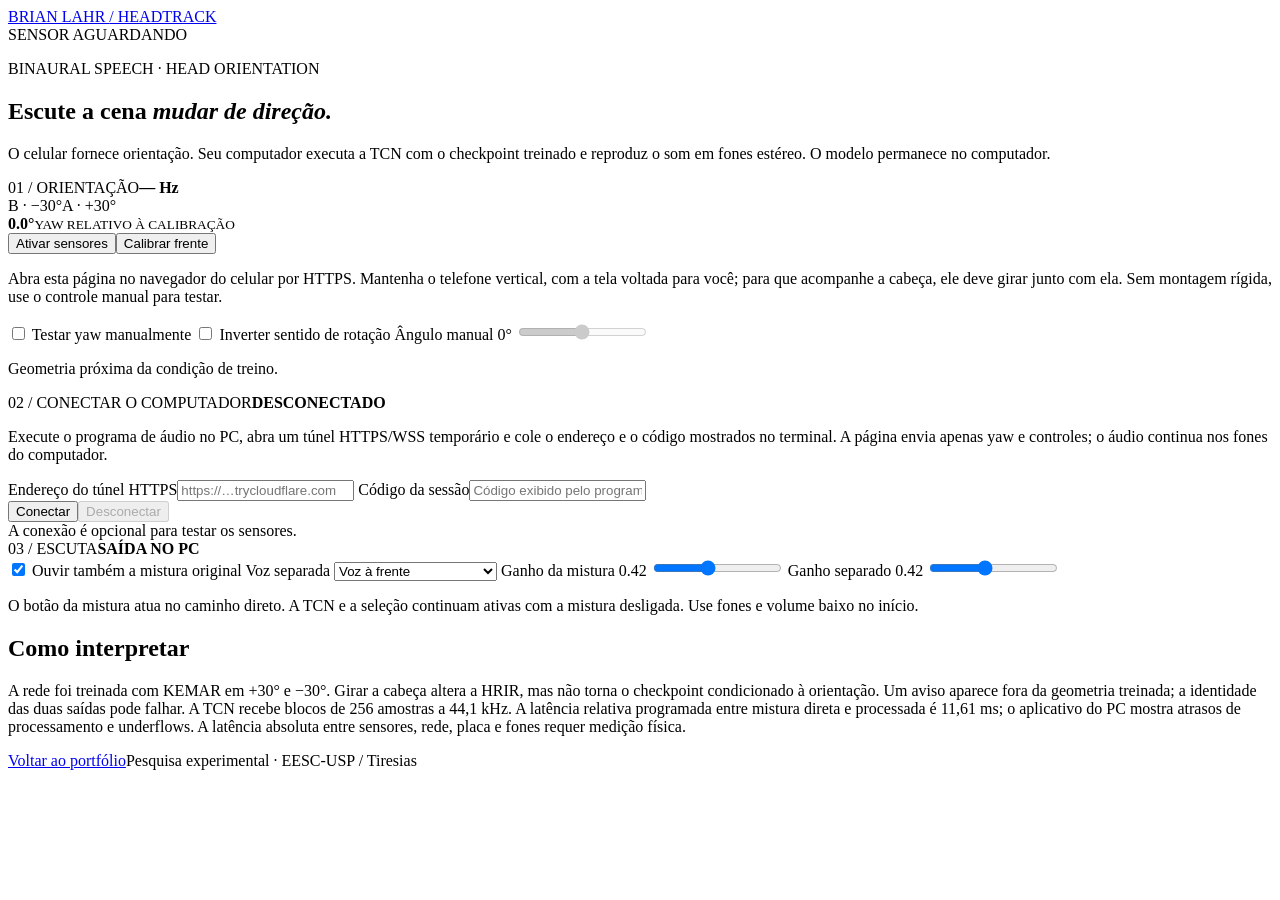
==== headtrack/index.html @ 5d2c15bc "Add head-tracked binaural controller page" ====
<!doctype html>
<html lang="pt-BR">
<head>
  <meta charset="utf-8">
  <meta name="viewport" content="width=device-width, initial-scale=1, viewport-fit=cover">
  <meta name="theme-color" content="#0a101a">
  <meta name="description" content="Controle de orientação da cabeça por sensores do celular para demonstração de separação binaural de fala.">
  <title>HeadTrack | Binaural Speech Lab</title>
  <link rel="stylesheet" href="./styles.css">
</head>
<body>
  <main class="shell">
    <header class="top">
      <a href="/" class="brand">BRIAN LAHR <span>/ HEADTRACK</span></a>
      <div class="pill" id="sensor-state">SENSOR AGUARDANDO</div>
    </header>
    <section class="hero">
      <p class="eyebrow">BINAURAL SPEECH · HEAD ORIENTATION</p>
      <h1>Escute a cena <em>mudar de direção.</em></h1>
      <p>O celular fornece orientação. Seu computador executa a TCN com o checkpoint treinado e reproduz o som em fones estéreo. O modelo permanece no computador.</p>
    </section>
    <section class="grid">
      <article class="panel orientation">
        <div class="section-head"><span>01 / ORIENTAÇÃO</span><strong id="sensor-rate">— Hz</strong></div>
        <div class="dial"><div class="dial-grid"></div><div class="dial-needle" id="needle"></div><span class="left">B · −30°</span><span class="right">A · +30°</span><div class="readout"><strong id="yaw-value">0.0°</strong><small>YAW RELATIVO À CALIBRAÇÃO</small></div></div>
        <div class="button-row"><button id="sensor-button" class="primary">Ativar sensores</button><button id="zero-button">Calibrar frente</button></div>
        <p class="help" id="sensor-help">Abra esta página no navegador do celular por HTTPS. Mantenha o telefone vertical, com a tela voltada para você; para que acompanhe a cabeça, ele deve girar junto com ela. Sem montagem rígida, use o controle manual para testar.</p>
        <label class="inline"><input type="checkbox" id="manual-mode"> Testar yaw manualmente</label>
        <label class="inline"><input type="checkbox" id="invert"> Inverter sentido de rotação</label>
        <label class="range-label" for="manual-yaw">Ângulo manual <output id="manual-value">0°</output></label>
        <input type="range" id="manual-yaw" min="-120" max="120" step="1" value="0" disabled>
        <p class="warn" id="geometry-warning">Geometria próxima da condição de treino.</p>
      </article>
      <article class="panel connection">
        <div class="section-head"><span>02 / CONECTAR O COMPUTADOR</span><strong id="bridge-state">DESCONECTADO</strong></div>
        <p>Execute o programa de áudio no PC, abra um túnel HTTPS/WSS temporário e cole o endereço e o código mostrados no terminal. A página envia apenas yaw e controles; o áudio continua nos fones do computador.</p>
        <label>Endereço do túnel HTTPS<input id="endpoint" type="url" inputmode="url" autocomplete="off" placeholder="https://…trycloudflare.com"></label>
        <label>Código da sessão<input id="session-token" type="password" autocomplete="off" placeholder="Código exibido pelo programa no PC"></label>
        <div class="button-row"><button id="connect" class="primary">Conectar</button><button id="disconnect" disabled>Desconectar</button></div>
        <div class="telemetry" id="telemetry">A conexão é opcional para testar os sensores.</div>
      </article>
      <article class="panel audio">
        <div class="section-head"><span>03 / ESCUTA</span><strong>SAÍDA NO PC</strong></div>
        <label class="inline emphasis"><input type="checkbox" id="raw-on" checked> Ouvir também a mistura original</label>
        <label for="target">Voz separada</label>
        <select id="target"><option value="0">Voz à frente</option><option value="1">Fonte A (+30° no início)</option><option value="2">Fonte B (−30° no início)</option></select>
        <label class="range-label" for="dry-gain">Ganho da mistura <output id="dry-value">0.42</output></label>
        <input type="range" id="dry-gain" min="0" max="1" step="0.01" value="0.42">
        <label class="range-label" for="wet-gain">Ganho separado <output id="wet-value">0.42</output></label>
        <input type="range" id="wet-gain" min="0" max="1" step="0.01" value="0.42">
        <p class="help">O botão da mistura atua no caminho direto. A TCN e a seleção continuam ativas com a mistura desligada. Use fones e volume baixo no início.</p>
      </article>
    </section>
    <section class="notes"><h2>Como interpretar</h2><p>A rede foi treinada com KEMAR em +30° e −30°. Girar a cabeça altera a HRIR, mas não torna o checkpoint condicionado à orientação. Um aviso aparece fora da geometria treinada; a identidade das duas saídas pode falhar. A TCN recebe blocos de 256 amostras a 44,1 kHz. A latência relativa programada entre mistura direta e processada é 11,61 ms; o aplicativo do PC mostra atrasos de processamento e underflows. A latência absoluta entre sensores, rede, placa e fones requer medição física.</p></section>
    <footer><a href="/">Voltar ao portfólio</a><span>Pesquisa experimental · EESC-USP / Tiresias</span></footer>
  </main>
  <script type="module" src="./app.mjs"></script>
</body>
</html>
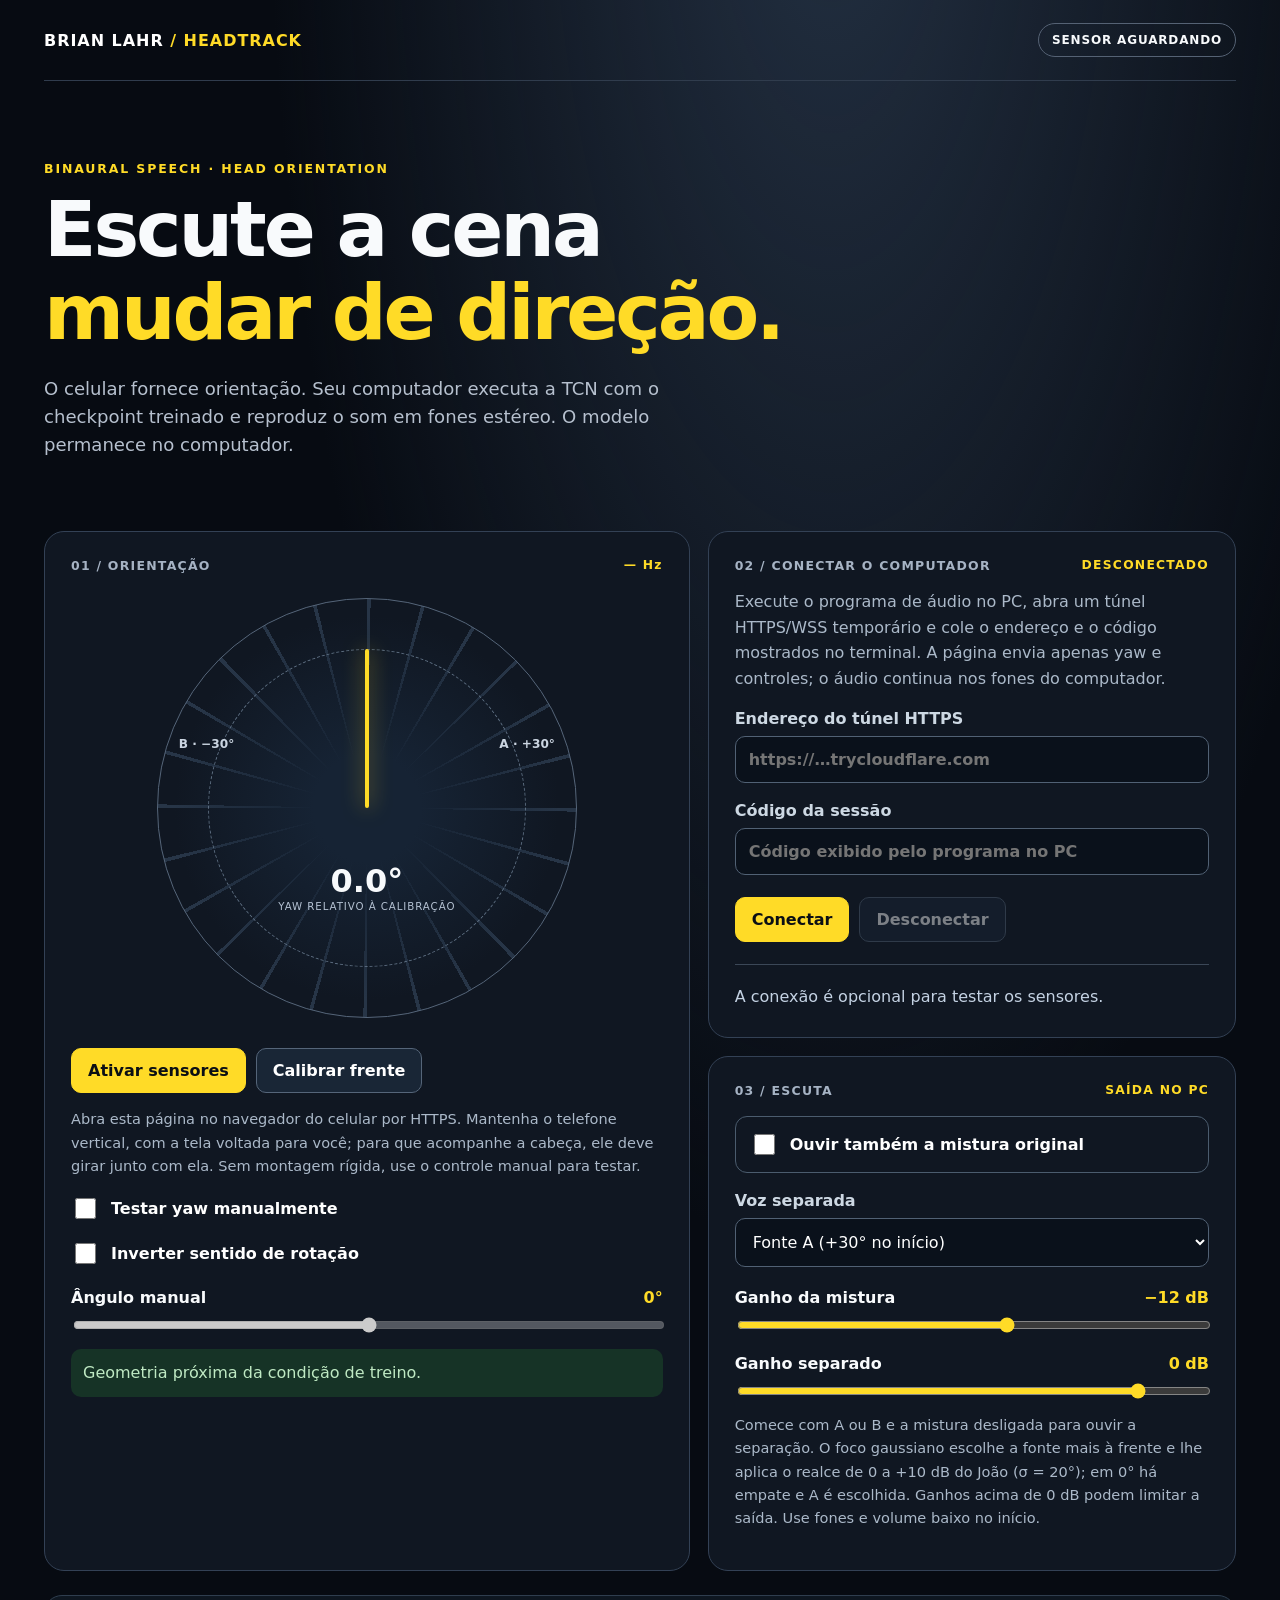
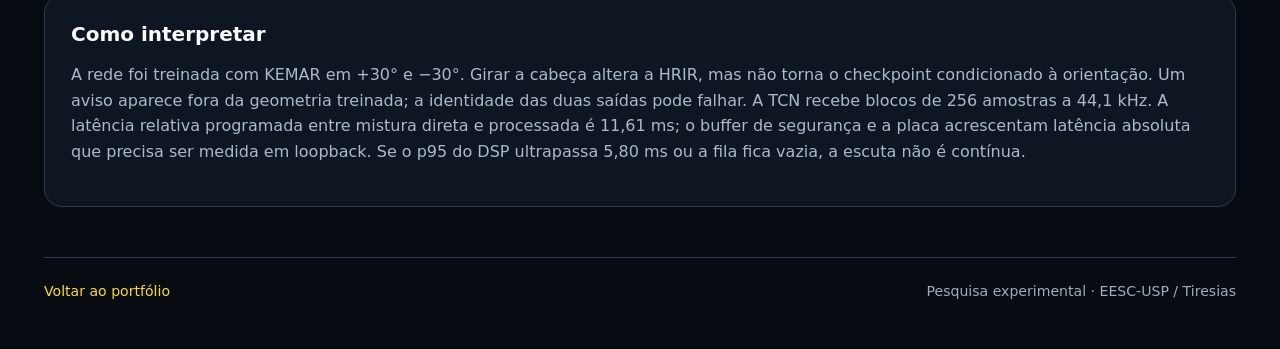
==== commit 790b1ca6: "fix(headtrack): improve audio diagnostics and dB controls" ====
--- a/headtrack/index.html
+++ b/headtrack/index.html
@@ -6,7 +6,7 @@
   <meta name="theme-color" content="#0a101a">
   <meta name="description" content="Controle de orientação da cabeça por sensores do celular para demonstração de separação binaural de fala.">
   <title>HeadTrack | Binaural Speech Lab</title>
-  <link rel="stylesheet" href="./styles.css">
+  <link rel="stylesheet" href="./styles.css?v=2">
 </head>
 <body>
   <main class="shell">
@@ -41,19 +41,19 @@
       </article>
       <article class="panel audio">
         <div class="section-head"><span>03 / ESCUTA</span><strong>SAÍDA NO PC</strong></div>
-        <label class="inline emphasis"><input type="checkbox" id="raw-on" checked> Ouvir também a mistura original</label>
+        <label class="inline emphasis"><input type="checkbox" id="raw-on"> Ouvir também a mistura original</label>
         <label for="target">Voz separada</label>
-        <select id="target"><option value="0">Voz à frente</option><option value="1">Fonte A (+30° no início)</option><option value="2">Fonte B (−30° no início)</option></select>
-        <label class="range-label" for="dry-gain">Ganho da mistura <output id="dry-value">0.42</output></label>
-        <input type="range" id="dry-gain" min="0" max="1" step="0.01" value="0.42">
-        <label class="range-label" for="wet-gain">Ganho separado <output id="wet-value">0.42</output></label>
-        <input type="range" id="wet-gain" min="0" max="1" step="0.01" value="0.42">
-        <p class="help">O botão da mistura atua no caminho direto. A TCN e a seleção continuam ativas com a mistura desligada. Use fones e volume baixo no início.</p>
+        <select id="target"><option value="0">Foco gaussiano (fonte mais à frente)</option><option value="1" selected>Fonte A (+30° no início)</option><option value="2">Fonte B (−30° no início)</option></select>
+        <label class="range-label" for="dry-gain">Ganho da mistura <output id="dry-value">−12 dB</output></label>
+        <input type="range" id="dry-gain" min="-36" max="6" step="1" value="-12">
+        <label class="range-label" for="wet-gain">Ganho separado <output id="wet-value">0 dB</output></label>
+        <input type="range" id="wet-gain" min="-36" max="6" step="1" value="0">
+        <p class="help">Comece com A ou B e a mistura desligada para ouvir a separação. O foco gaussiano escolhe a fonte mais à frente e lhe aplica o realce de 0 a +10 dB do João (σ = 20°); em 0° há empate e A é escolhida. Ganhos acima de 0 dB podem limitar a saída. Use fones e volume baixo no início.</p>
       </article>
     </section>
-    <section class="notes"><h2>Como interpretar</h2><p>A rede foi treinada com KEMAR em +30° e −30°. Girar a cabeça altera a HRIR, mas não torna o checkpoint condicionado à orientação. Um aviso aparece fora da geometria treinada; a identidade das duas saídas pode falhar. A TCN recebe blocos de 256 amostras a 44,1 kHz. A latência relativa programada entre mistura direta e processada é 11,61 ms; o aplicativo do PC mostra atrasos de processamento e underflows. A latência absoluta entre sensores, rede, placa e fones requer medição física.</p></section>
+    <section class="notes"><h2>Como interpretar</h2><p>A rede foi treinada com KEMAR em +30° e −30°. Girar a cabeça altera a HRIR, mas não torna o checkpoint condicionado à orientação. Um aviso aparece fora da geometria treinada; a identidade das duas saídas pode falhar. A TCN recebe blocos de 256 amostras a 44,1 kHz. A latência relativa programada entre mistura direta e processada é 11,61 ms; o buffer de segurança e a placa acrescentam latência absoluta que precisa ser medida em loopback. Se o p95 do DSP ultrapassa 5,80 ms ou a fila fica vazia, a escuta não é contínua.</p></section>
     <footer><a href="/">Voltar ao portfólio</a><span>Pesquisa experimental · EESC-USP / Tiresias</span></footer>
   </main>
-  <script type="module" src="./app.mjs"></script>
+  <script type="module" src="./app.mjs?v=2"></script>
 </body>
-</html>+</html>
--- a/headtrack/styles.css
+++ b/headtrack/styles.css
@@ -0,0 +1 @@
+:root{font-family:Inter,system-ui,-apple-system,Segoe UI,sans-serif;color:#f8fafc;background:#070b12;font-size:16px}*{box-sizing:border-box}body{margin:0;background:radial-gradient(ellipse at 65% -10%,#233042 0%,transparent 48%),#070b12}button,input,select{font:inherit}.shell{max-width:1240px;margin:auto;padding:0 24px}.top{display:flex;justify-content:space-between;align-items:center;gap:12px;padding:23px 0;border-bottom:1px solid #303c4d}.brand{color:#fff;text-decoration:none;font-weight:800;letter-spacing:.06em}.brand span{color:#ffdb27}.pill{border:1px solid #556274;border-radius:99px;padding:9px 13px;font-size:.75rem;font-weight:700;letter-spacing:.07em}.hero{padding:68px 0 54px;max-width:840px}.eyebrow{font-size:.78rem;font-weight:800;letter-spacing:.15em;color:#ffdb27}.hero h1{font-size:clamp(2.5rem,6vw,5rem);line-height:1.08;letter-spacing:-.04em;margin:12px 0 20px}.hero em{font-style:normal;color:#ffdb27}.hero p:last-child{max-width:650px;font-size:1.13rem;line-height:1.55;color:#b6c0ce}.grid{display:grid;grid-template-columns:1.1fr .9fr;gap:18px}.panel{background:#101722;border:1px solid #334155;border-radius:20px;padding:26px}.orientation{grid-row:span 2}.section-head{display:flex;align-items:center;justify-content:space-between;gap:10px;color:#a6b3c4;font-weight:700;font-size:.78rem;letter-spacing:.1em}.section-head strong{color:#ffdb27;font-size:.77rem}.dial{width:min(100%,420px);aspect-ratio:1;position:relative;margin:25px auto 30px;border:1px solid #556579;border-radius:50%;background:radial-gradient(circle at center,#162334 0 18%,transparent 65%),repeating-conic-gradient(from 0deg,#273547 0deg 1deg,transparent 1deg 15deg)}.dial-grid{position:absolute;inset:12%;border:1px dashed #5d6e81;border-radius:50%}.dial-needle{position:absolute;left:calc(50% - 2px);bottom:50%;height:38%;width:4px;background:#ffdb27;border-radius:9px;box-shadow:0 0 20px #ffdb2799;transform-origin:bottom center;transition:transform .07s linear}.dial .left,.dial .right{position:absolute;top:33%;font-size:.76rem;font-weight:800;color:#cbd5e1}.dial .left{left:5%}.dial .right{right:5%}.readout{position:absolute;left:50%;top:63%;transform:translateX(-50%);display:flex;align-items:center;flex-direction:column;white-space:nowrap}.readout strong{font-size:2rem}.readout small{font-size:.64rem;letter-spacing:.09em;color:#b5c2d3}.button-row{display:flex;gap:10px;flex-wrap:wrap}button{border:1px solid #556579;border-radius:10px;background:#192636;color:#fff;min-height:45px;padding:10px 16px;cursor:pointer;font-weight:700}button.primary{border-color:#ffdb27;background:#ffdb27;color:#0b0f14}button:hover:not(:disabled){filter:brightness(1.12)}button:disabled{opacity:.45;cursor:not-allowed}.help,.connection p,.notes p{line-height:1.6;color:#abb9c9}.help{font-size:.91rem}.warn{color:#bfe9c3;background:#163326;padding:12px;border-radius:10px;line-height:1.45}.warn.out{color:#ffe1a1;background:#3d2e18}.inline{display:flex;align-items:center;gap:12px;margin:18px 0;color:#fff;font-weight:600}.inline input{width:21px;height:21px;accent-color:#ffdb27}.emphasis{border:1px solid #4b5c6e;padding:14px;border-radius:12px}.range-label{display:flex;justify-content:space-between;gap:10px;margin:21px 0 10px;font-weight:700}.range-label output{color:#ffdb27}.panel>label:not(.inline):not(.range-label){display:block;margin-top:18px;font-weight:700;color:#cdd8e3}.panel input[type=url],.panel input[type=password],select{display:block;width:100%;padding:13px;margin:8px 0;background:#0a111b;color:#fff;border:1px solid #516174;border-radius:10px;min-height:46px}.panel input[type=range]{display:block;width:100%;accent-color:#ffdb27}.connection .button-row{margin:22px 0}.telemetry{border-top:1px solid #3b4757;padding-top:18px;color:#c4d2e3;line-height:1.7;white-space:pre-line}.notes{margin:24px 0 50px;padding:26px;border:1px solid #2f3e4f;border-radius:18px;background:#0e1721}.notes h2{margin:0;font-size:1.25rem}footer{border-top:1px solid #303c4d;padding:25px 0 50px;display:flex;justify-content:space-between;gap:12px;color:#9faebb;font-size:.88rem}footer a{color:#ffdb27;text-decoration:none}:focus-visible{outline:2px solid #ffdb27;outline-offset:2px}@media(max-width:780px){.grid{grid-template-columns:1fr}.orientation{grid-row:auto}.hero{padding:44px 0 30px}.panel{padding:20px}footer{flex-direction:column}}
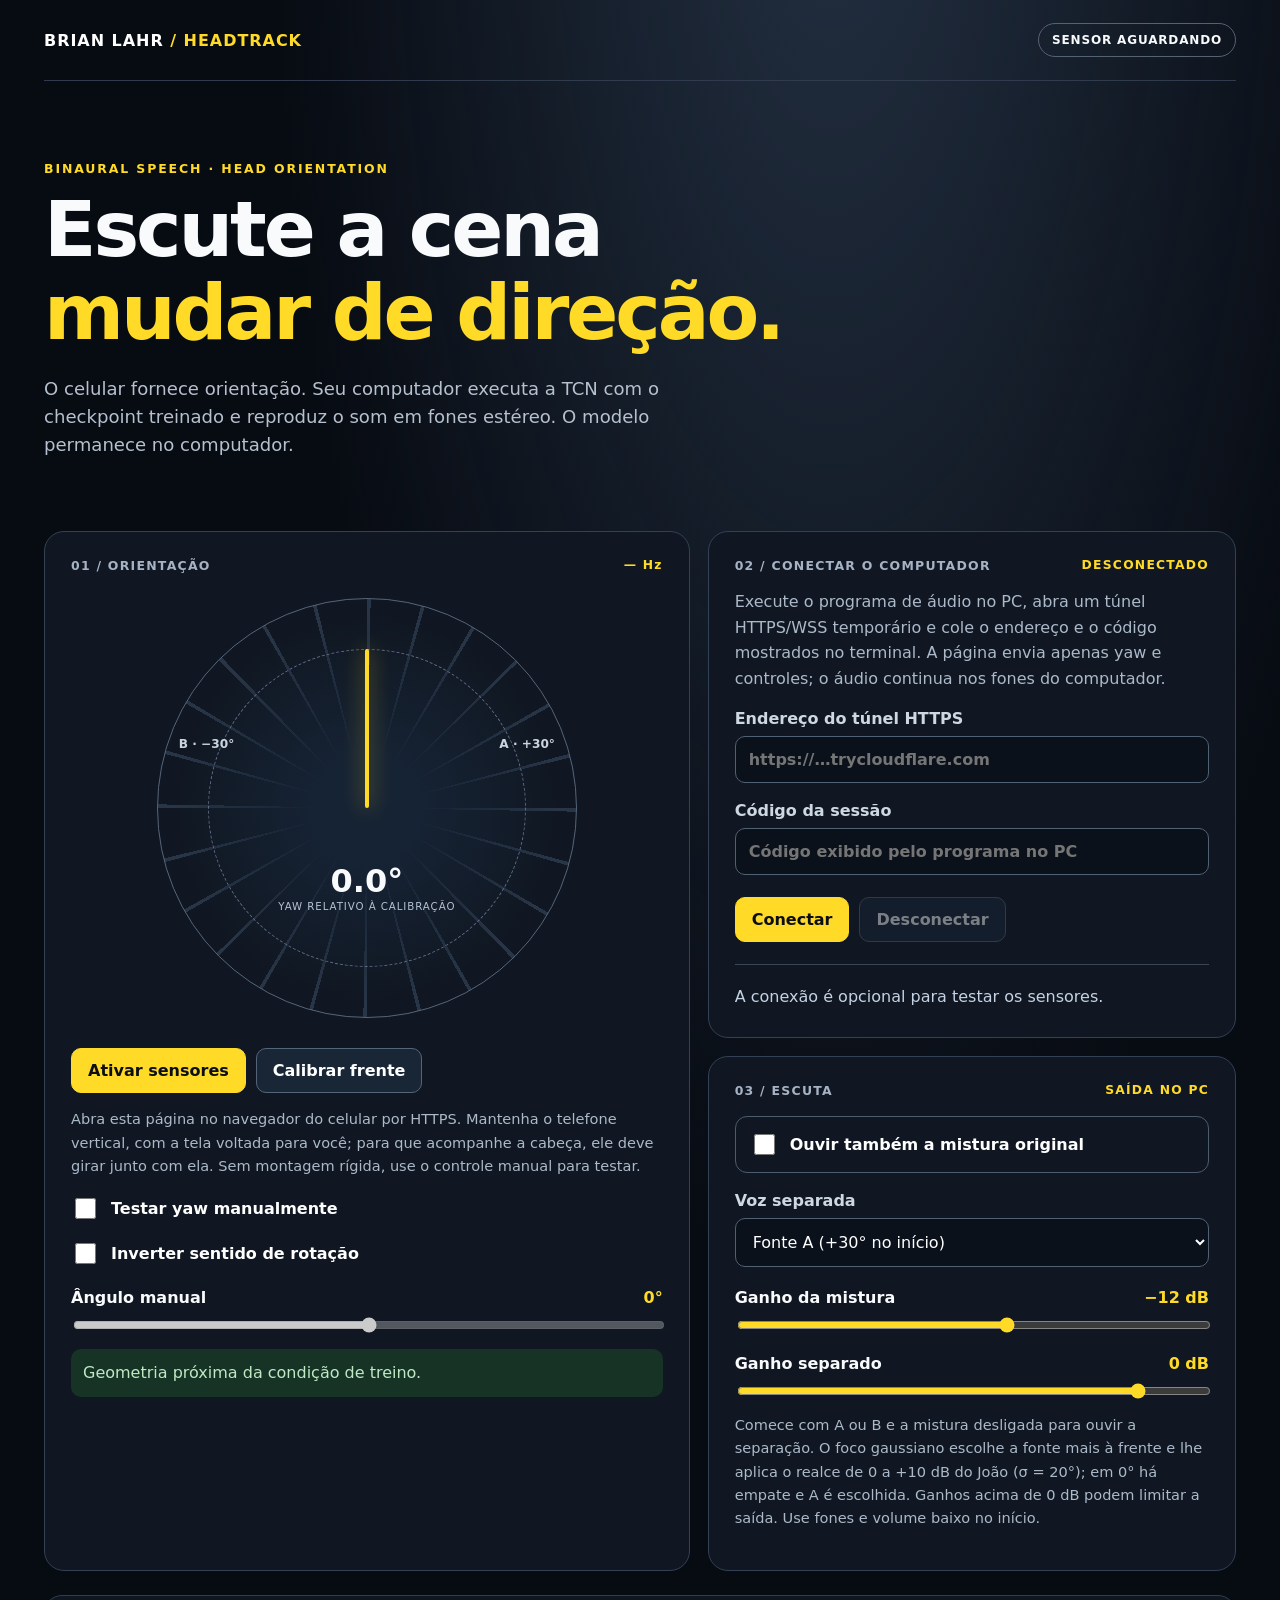
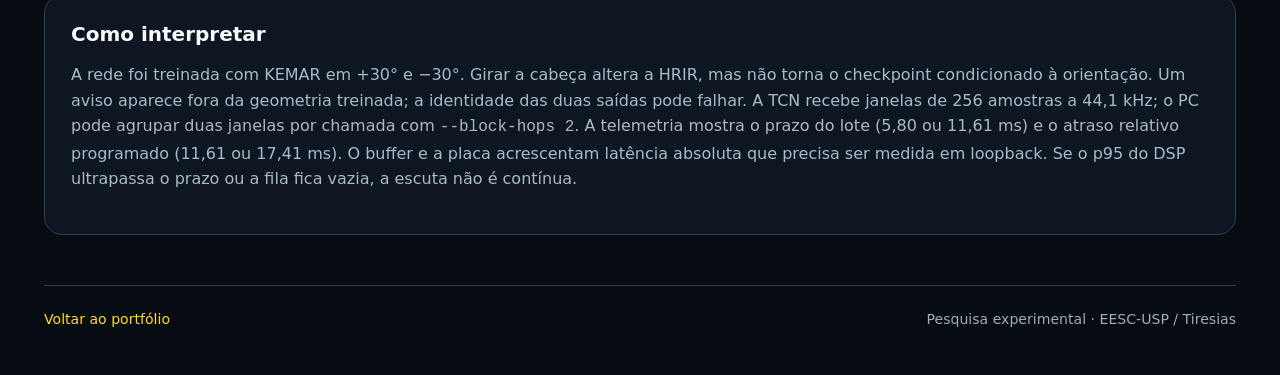
==== commit 2a049ed3: "HeadTrack: batch causal TCN inference over optional two hops" ====
--- a/headtrack/index.html
+++ b/headtrack/index.html
@@ -51,7 +51,7 @@
         <p class="help">Comece com A ou B e a mistura desligada para ouvir a separação. O foco gaussiano escolhe a fonte mais à frente e lhe aplica o realce de 0 a +10 dB do João (σ = 20°); em 0° há empate e A é escolhida. Ganhos acima de 0 dB podem limitar a saída. Use fones e volume baixo no início.</p>
       </article>
     </section>
-    <section class="notes"><h2>Como interpretar</h2><p>A rede foi treinada com KEMAR em +30° e −30°. Girar a cabeça altera a HRIR, mas não torna o checkpoint condicionado à orientação. Um aviso aparece fora da geometria treinada; a identidade das duas saídas pode falhar. A TCN recebe blocos de 256 amostras a 44,1 kHz. A latência relativa programada entre mistura direta e processada é 11,61 ms; o buffer de segurança e a placa acrescentam latência absoluta que precisa ser medida em loopback. Se o p95 do DSP ultrapassa 5,80 ms ou a fila fica vazia, a escuta não é contínua.</p></section>
+    <section class="notes"><h2>Como interpretar</h2><p>A rede foi treinada com KEMAR em +30° e −30°. Girar a cabeça altera a HRIR, mas não torna o checkpoint condicionado à orientação. Um aviso aparece fora da geometria treinada; a identidade das duas saídas pode falhar. A TCN recebe janelas de 256 amostras a 44,1 kHz; o PC pode agrupar duas janelas por chamada com <code>--block-hops 2</code>. A telemetria mostra o prazo do lote (5,80 ou 11,61 ms) e o atraso relativo programado (11,61 ou 17,41 ms). O buffer e a placa acrescentam latência absoluta que precisa ser medida em loopback. Se o p95 do DSP ultrapassa o prazo ou a fila fica vazia, a escuta não é contínua.</p></section>
     <footer><a href="/">Voltar ao portfólio</a><span>Pesquisa experimental · EESC-USP / Tiresias</span></footer>
   </main>
   <script type="module" src="./app.mjs?v=2"></script>
--- a/headtrack/styles.css
+++ b/headtrack/styles.css
@@ -1 +1 @@
-:root{font-family:Inter,system-ui,-apple-system,Segoe UI,sans-serif;color:#f8fafc;background:#070b12;font-size:16px}*{box-sizing:border-box}body{margin:0;background:radial-gradient(ellipse at 65% -10%,#233042 0%,transparent 48%),#070b12}button,input,select{font:inherit}.shell{max-width:1240px;margin:auto;padding:0 24px}.top{display:flex;justify-content:space-between;align-items:center;gap:12px;padding:23px 0;border-bottom:1px solid #303c4d}.brand{color:#fff;text-decoration:none;font-weight:800;letter-spacing:.06em}.brand span{color:#ffdb27}.pill{border:1px solid #556274;border-radius:99px;padding:9px 13px;font-size:.75rem;font-weight:700;letter-spacing:.07em}.hero{padding:68px 0 54px;max-width:840px}.eyebrow{font-size:.78rem;font-weight:800;letter-spacing:.15em;color:#ffdb27}.hero h1{font-size:clamp(2.5rem,6vw,5rem);line-height:1.08;letter-spacing:-.04em;margin:12px 0 20px}.hero em{font-style:normal;color:#ffdb27}.hero p:last-child{max-width:650px;font-size:1.13rem;line-height:1.55;color:#b6c0ce}.grid{display:grid;grid-template-columns:1.1fr .9fr;gap:18px}.panel{background:#101722;border:1px solid #334155;border-radius:20px;padding:26px}.orientation{grid-row:span 2}.section-head{display:flex;align-items:center;justify-content:space-between;gap:10px;color:#a6b3c4;font-weight:700;font-size:.78rem;letter-spacing:.1em}.section-head strong{color:#ffdb27;font-size:.77rem}.dial{width:min(100%,420px);aspect-ratio:1;position:relative;margin:25px auto 30px;border:1px solid #556579;border-radius:50%;background:radial-gradient(circle at center,#162334 0 18%,transparent 65%),repeating-conic-gradient(from 0deg,#273547 0deg 1deg,transparent 1deg 15deg)}.dial-grid{position:absolute;inset:12%;border:1px dashed #5d6e81;border-radius:50%}.dial-needle{position:absolute;left:calc(50% - 2px);bottom:50%;height:38%;width:4px;background:#ffdb27;border-radius:9px;box-shadow:0 0 20px #ffdb2799;transform-origin:bottom center;transition:transform .07s linear}.dial .left,.dial .right{position:absolute;top:33%;font-size:.76rem;font-weight:800;color:#cbd5e1}.dial .left{left:5%}.dial .right{right:5%}.readout{position:absolute;left:50%;top:63%;transform:translateX(-50%);display:flex;align-items:center;flex-direction:column;white-space:nowrap}.readout strong{font-size:2rem}.readout small{font-size:.64rem;letter-spacing:.09em;color:#b5c2d3}.button-row{display:flex;gap:10px;flex-wrap:wrap}button{border:1px solid #556579;border-radius:10px;background:#192636;color:#fff;min-height:45px;padding:10px 16px;cursor:pointer;font-weight:700}button.primary{border-color:#ffdb27;background:#ffdb27;color:#0b0f14}button:hover:not(:disabled){filter:brightness(1.12)}button:disabled{opacity:.45;cursor:not-allowed}.help,.connection p,.notes p{line-height:1.6;color:#abb9c9}.help{font-size:.91rem}.warn{color:#bfe9c3;background:#163326;padding:12px;border-radius:10px;line-height:1.45}.warn.out{color:#ffe1a1;background:#3d2e18}.inline{display:flex;align-items:center;gap:12px;margin:18px 0;color:#fff;font-weight:600}.inline input{width:21px;height:21px;accent-color:#ffdb27}.emphasis{border:1px solid #4b5c6e;padding:14px;border-radius:12px}.range-label{display:flex;justify-content:space-between;gap:10px;margin:21px 0 10px;font-weight:700}.range-label output{color:#ffdb27}.panel>label:not(.inline):not(.range-label){display:block;margin-top:18px;font-weight:700;color:#cdd8e3}.panel input[type=url],.panel input[type=password],select{display:block;width:100%;padding:13px;margin:8px 0;background:#0a111b;color:#fff;border:1px solid #516174;border-radius:10px;min-height:46px}.panel input[type=range]{display:block;width:100%;accent-color:#ffdb27}.connection .button-row{margin:22px 0}.telemetry{border-top:1px solid #3b4757;padding-top:18px;color:#c4d2e3;line-height:1.7;white-space:pre-line}.notes{margin:24px 0 50px;padding:26px;border:1px solid #2f3e4f;border-radius:18px;background:#0e1721}.notes h2{margin:0;font-size:1.25rem}footer{border-top:1px solid #303c4d;padding:25px 0 50px;display:flex;justify-content:space-between;gap:12px;color:#9faebb;font-size:.88rem}footer a{color:#ffdb27;text-decoration:none}:focus-visible{outline:2px solid #ffdb27;outline-offset:2px}@media(max-width:780px){.grid{grid-template-columns:1fr}.orientation{grid-row:auto}.hero{padding:44px 0 30px}.panel{padding:20px}footer{flex-direction:column}}+:root{font-family:Inter,system-ui,-apple-system,Segoe UI,sans-serif;color:#f8fafc;background:#070b12;font-size:16px}*{box-sizing:border-box}body{margin:0;background:radial-gradient(ellipse at 65% -10%,#233042 0%,transparent 48%),#070b12}button,input,select{font:inherit}.shell{max-width:1240px;margin:auto;padding:0 24px}.top{display:flex;justify-content:space-between;align-items:center;gap:12px;padding:23px 0;border-bottom:1px solid #303c4d}.brand{color:#fff;text-decoration:none;font-weight:800;letter-spacing:.06em}.brand span{color:#ffdb27}.pill{border:1px solid #556274;border-radius:99px;padding:9px 13px;font-size:.75rem;font-weight:700;letter-spacing:.07em}.hero{padding:68px 0 54px;max-width:840px}.eyebrow{font-size:.78rem;font-weight:800;letter-spacing:.15em;color:#ffdb27}.hero h1{font-size:clamp(2.5rem,6vw,5rem);line-height:1.08;letter-spacing:-.04em;margin:12px 0 20px}.hero em{font-style:normal;color:#ffdb27}.hero p:last-child{max-width:650px;font-size:1.13rem;line-height:1.55;color:#b6c0ce}.grid{display:grid;grid-template-columns:1.1fr .9fr;gap:18px}.panel{background:#101722;border:1px solid #334155;border-radius:20px;padding:26px}.orientation{grid-row:span 2}.section-head{display:flex;align-items:center;justify-content:space-between;gap:10px;color:#a6b3c4;font-weight:700;font-size:.78rem;letter-spacing:.1em}.section-head strong{color:#ffdb27;font-size:.77rem}.dial{width:min(100%,420px);aspect-ratio:1;position:relative;margin:25px auto 30px;border:1px solid #556579;border-radius:50%;background:radial-gradient(circle at center,#162334 0 18%,transparent 65%),repeating-conic-gradient(from 0deg,#273547 0deg 1deg,transparent 1deg 15deg)}.dial-grid{position:absolute;inset:12%;border:1px dashed #5d6e81;border-radius:50%}.dial-needle{position:absolute;left:calc(50% - 2px);bottom:50%;height:38%;width:4px;background:#ffdb27;border-radius:9px;box-shadow:0 0 20px #ffdb2799;transform-origin:bottom center;transition:transform .07s linear}.dial .left,.dial .right{position:absolute;top:33%;font-size:.76rem;font-weight:800;color:#cbd5e1}.dial .left{left:5%}.dial .right{right:5%}.readout{position:absolute;left:50%;top:63%;transform:translateX(-50%);display:flex;align-items:center;flex-direction:column;white-space:nowrap}.readout strong{font-size:2rem}.readout small{font-size:.64rem;letter-spacing:.09em;color:#b5c2d3}.button-row{display:flex;gap:10px;flex-wrap:wrap}button{border:1px solid #556579;border-radius:10px;background:#192636;color:#fff;min-height:45px;padding:10px 16px;cursor:pointer;font-weight:700}button.primary{border-color:#ffdb27;background:#ffdb27;color:#0b0f14}button:hover:not(:disabled){filter:brightness(1.12)}button:disabled{opacity:.45;cursor:not-allowed}.help,.connection p,.notes p{line-height:1.6;color:#abb9c9}.help{font-size:.91rem}.warn{color:#bfe9c3;background:#163326;padding:12px;border-radius:10px;line-height:1.45}.warn.out{color:#ffe1a1;background:#3d2e18}.inline{display:flex;align-items:center;gap:12px;margin:18px 0;color:#fff;font-weight:600}.inline input{width:21px;height:21px;accent-color:#ffdb27}.emphasis{border:1px solid #4b5c6e;padding:14px;border-radius:12px}.range-label{display:flex;justify-content:space-between;gap:10px;margin:21px 0 10px;font-weight:700}.range-label output{color:#ffdb27}.panel>label:not(.inline):not(.range-label){display:block;margin-top:18px;font-weight:700;color:#cdd8e3}.panel input[type=url],.panel input[type=password],select{display:block;width:100%;padding:13px;margin:8px 0;background:#0a111b;color:#fff;border:1px solid #516174;border-radius:10px;min-height:46px}.panel input[type=range]{display:block;width:100%;accent-color:#ffdb27}.connection .button-row{margin:22px 0}.telemetry{border-top:1px solid #3b4757;padding-top:18px;color:#c4d2e3;line-height:1.7;white-space:pre-line}.telemetry.bad{color:#ffe1a1}.notes{margin:24px 0 50px;padding:26px;border:1px solid #2f3e4f;border-radius:18px;background:#0e1721}.notes h2{margin:0;font-size:1.25rem}footer{border-top:1px solid #303c4d;padding:25px 0 50px;display:flex;justify-content:space-between;gap:12px;color:#9faebb;font-size:.88rem}footer a{color:#ffdb27;text-decoration:none}:focus-visible{outline:2px solid #ffdb27;outline-offset:2px}@media(max-width:780px){.grid{grid-template-columns:1fr}.orientation{grid-row:auto}.hero{padding:44px 0 30px}.panel{padding:20px}footer{flex-direction:column}}
